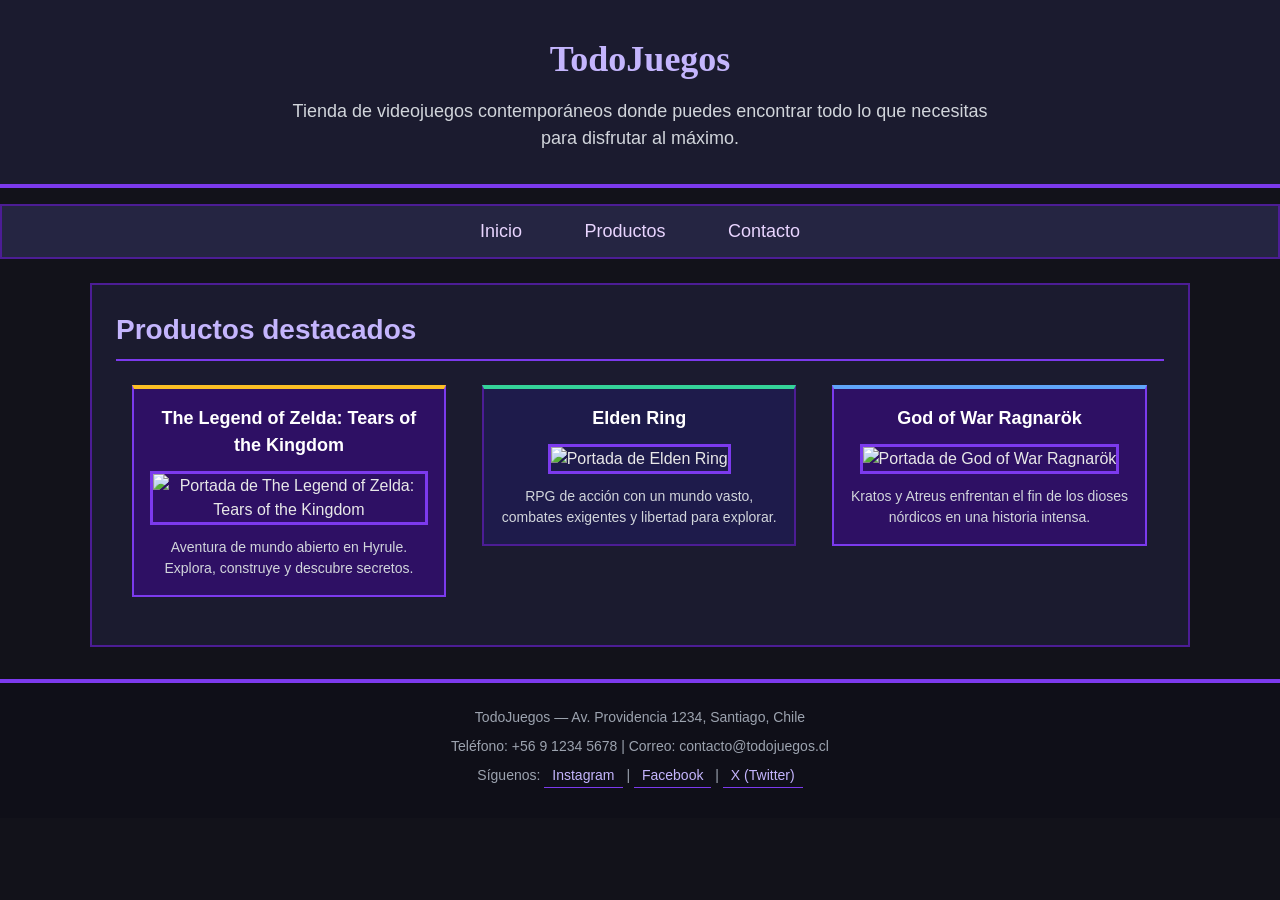
==== videojuego-proyect/index.html @ 8d81100e "Add files via upload" ====
<!DOCTYPE html>
<html lang="es">
    <head>
        <meta charset="UTF-8">
        <meta name="viewport" content="width=device-width, initial-scale=1.0">
        <title>TodoJuegos</title>
        <link rel="stylesheet" href="estilos.css">
    </head>
    <body>
        <!-- Paso 2: cabecera con el nombre de la tienda y una descripción breve -->
        <header class="cabecera">
            <h1>TodoJuegos</h1>
            <p>Tienda de videojuegos contemporáneos donde puedes encontrar todo lo que necesitas para disfrutar al máximo.</p>
        </header>

        <!-- Paso 3: menú de navegación con una lista de enlaces -->
        <nav class="menu">
            <ul>
                <li><a href="inicio.html">Inicio</a></li>
                <li><a href="#productos">Productos</a></li>
                <li><a href="#contacto">Contacto</a></li>
            </ul>
        </nav>

        <!-- Paso 4: sección principal con productos destacados -->
        <section id="productos">
            <h2>Productos destacados</h2>
            <ul class="lista-productos">
                <li class="producto">
                    <h3>The Legend of Zelda: Tears of the Kingdom</h3>
                    <img src="https://www.gaming.net/wp-content/uploads/2023/05/link____zelda_tears_of_the_kingdom_wallpaper_by_dinocozero_dfwu0y8-pre.jpg" alt="Portada de The Legend of Zelda: Tears of the Kingdom">
                    <p>Aventura de mundo abierto en Hyrule. Explora, construye y descubre secretos.</p>
                </li>
                <li class="producto">
                    <h3>Elden Ring</h3>
                    <img src="https://placehold.co/200x250?text=Elden+Ring" alt="Portada de Elden Ring">
                    <p>RPG de acción con un mundo vasto, combates exigentes y libertad para explorar.</p>
                </li>
                <li class="producto">
                    <h3>God of War Ragnarök</h3>
                    <img src="https://placehold.co/200x250?text=God+of+War" alt="Portada de God of War Ragnarök">
                    <p>Kratos y Atreus enfrentan el fin de los dioses nórdicos en una historia intensa.</p>
                </li>
            </ul>
        </section>

        <!-- Paso 5: pie de página con datos de contacto y redes sociales -->
        <footer id="contacto">
            <p>TodoJuegos — Av. Providencia 1234, Santiago, Chile</p>
            <p>Teléfono: +56 9 1234 5678 | Correo: contacto@todojuegos.cl</p>
            <p>
                Síguenos:
                <a href="https://instagram.com" target="_blank">Instagram</a> |
                <a href="https://facebook.com" target="_blank">Facebook</a> |
                <a href="https://twitter.com" target="_blank">X (Twitter)</a>
            </p>
        </footer>
    </body>
</html>
---- videojuego-proyect/estilos.css ----
/* ============================================
   PASO 2: Modelo de cajas
   box-sizing, padding, margin y border
   ============================================ */

* {
    box-sizing: border-box;
    margin: 0;
    padding: 0;
}

/* ============================================
   PASO 3: Colores y tipografías
   ============================================ */

body {
    font-family: Arial, Helvetica, sans-serif;
    font-size: 16px;
    color: #e8e8e8;
    background-color: #12121a;
    line-height: 1.5;
}

/* ============================================
   Selector de clase (.) — cabecera
   ============================================ */

.cabecera {
    background-color: #1b1b2f;
    color: #ffffff;
    padding: 32px 24px;
    margin: 0 0 16px 0;
    border-bottom: 4px solid #7c3aed;
    text-align: center;
}

.cabecera h1 {
    font-family: Georgia, "Times New Roman", serif;
    font-size: 36px;
    color: #c4b5fd;
    margin-bottom: 12px;
}

.cabecera p {
    font-size: 18px;
    color: #d1d5db;
    max-width: 700px;
    margin: 0 auto;
}

/* ============================================
   Selector de clase (.) — menú de navegación
   ============================================ */

.menu {
    background-color: #252542;
    margin: 0 0 24px 0;
    padding: 12px 16px;
    border: 2px solid #4c1d95;
}

.menu ul {
    list-style: none;
    text-align: center;
}

.menu li {
    display: inline-block;
    margin: 0 12px;
}

.menu a {
    color: #e9d5ff;
    font-size: 18px;
    text-decoration: none;
    padding: 8px 16px;
    border: 1px solid transparent;
}

.menu a:hover {
    background-color: #7c3aed;
    color: #ffffff;
    border: 1px solid #a78bfa;
}

/* ============================================
   PASO 4: Selector de ID (#) — productos
   ============================================ */

#productos {
    max-width: 1100px;
    margin: 0 auto 32px auto;
    padding: 24px;
    background-color: #1b1b2f;
    border: 2px solid #4c1d95;
}

#productos h2 {
    font-size: 28px;
    color: #c4b5fd;
    margin-bottom: 24px;
    padding-bottom: 8px;
    border-bottom: 2px solid #7c3aed;
}

.lista-productos {
    list-style: none;
}

/* Selector de clase (.) — cada tarjeta de producto */
.producto {
    display: inline-block;
    width: 30%;
    vertical-align: top;
    margin: 0 1.5% 24px 1.5%;
    padding: 16px;
    background-color: #252542;
    border: 2px solid #5b21b6;
    text-align: center;
}

.producto h3 {
    font-size: 18px;
    color: #ffffff;
    margin-bottom: 12px;
}

.producto img {
    width: 100%;
    height: 180px;
    object-fit: cover;
    border: 3px solid #7c3aed;
    margin-bottom: 12px;
}

.producto p {
    font-size: 14px;
    color: #d1d5db;
}

/* ============================================
   Selector avanzado nth-child()
   Alterna el color de fondo de cada producto
   ============================================ */

.lista-productos .producto:nth-child(odd) {
    background-color: #2e1064;
    border-color: #7c3aed;
}

.lista-productos .producto:nth-child(even) {
    background-color: #1e1b4b;
    border-color: #4c1d95;
}

.lista-productos .producto:nth-child(1) {
    border-top: 4px solid #fbbf24;
}

.lista-productos .producto:nth-child(2) {
    border-top: 4px solid #34d399;
}

.lista-productos .producto:nth-child(3) {
    border-top: 4px solid #60a5fa;
}

/* ============================================
   Selector de ID (#) — pie de página / contacto
   ============================================ */

#contacto {
    background-color: #0f0f18;
    color: #9ca3af;
    padding: 24px 16px;
    margin-top: 16px;
    border-top: 4px solid #7c3aed;
    text-align: center;
    font-size: 14px;
}

#contacto p {
    margin-bottom: 8px;
}

#contacto a {
    color: #c4b5fd;
    text-decoration: none;
    padding: 4px 8px;
    border-bottom: 1px solid #7c3aed;
}

#contacto a:hover {
    color: #ffffff;
    background-color: #7c3aed;
}
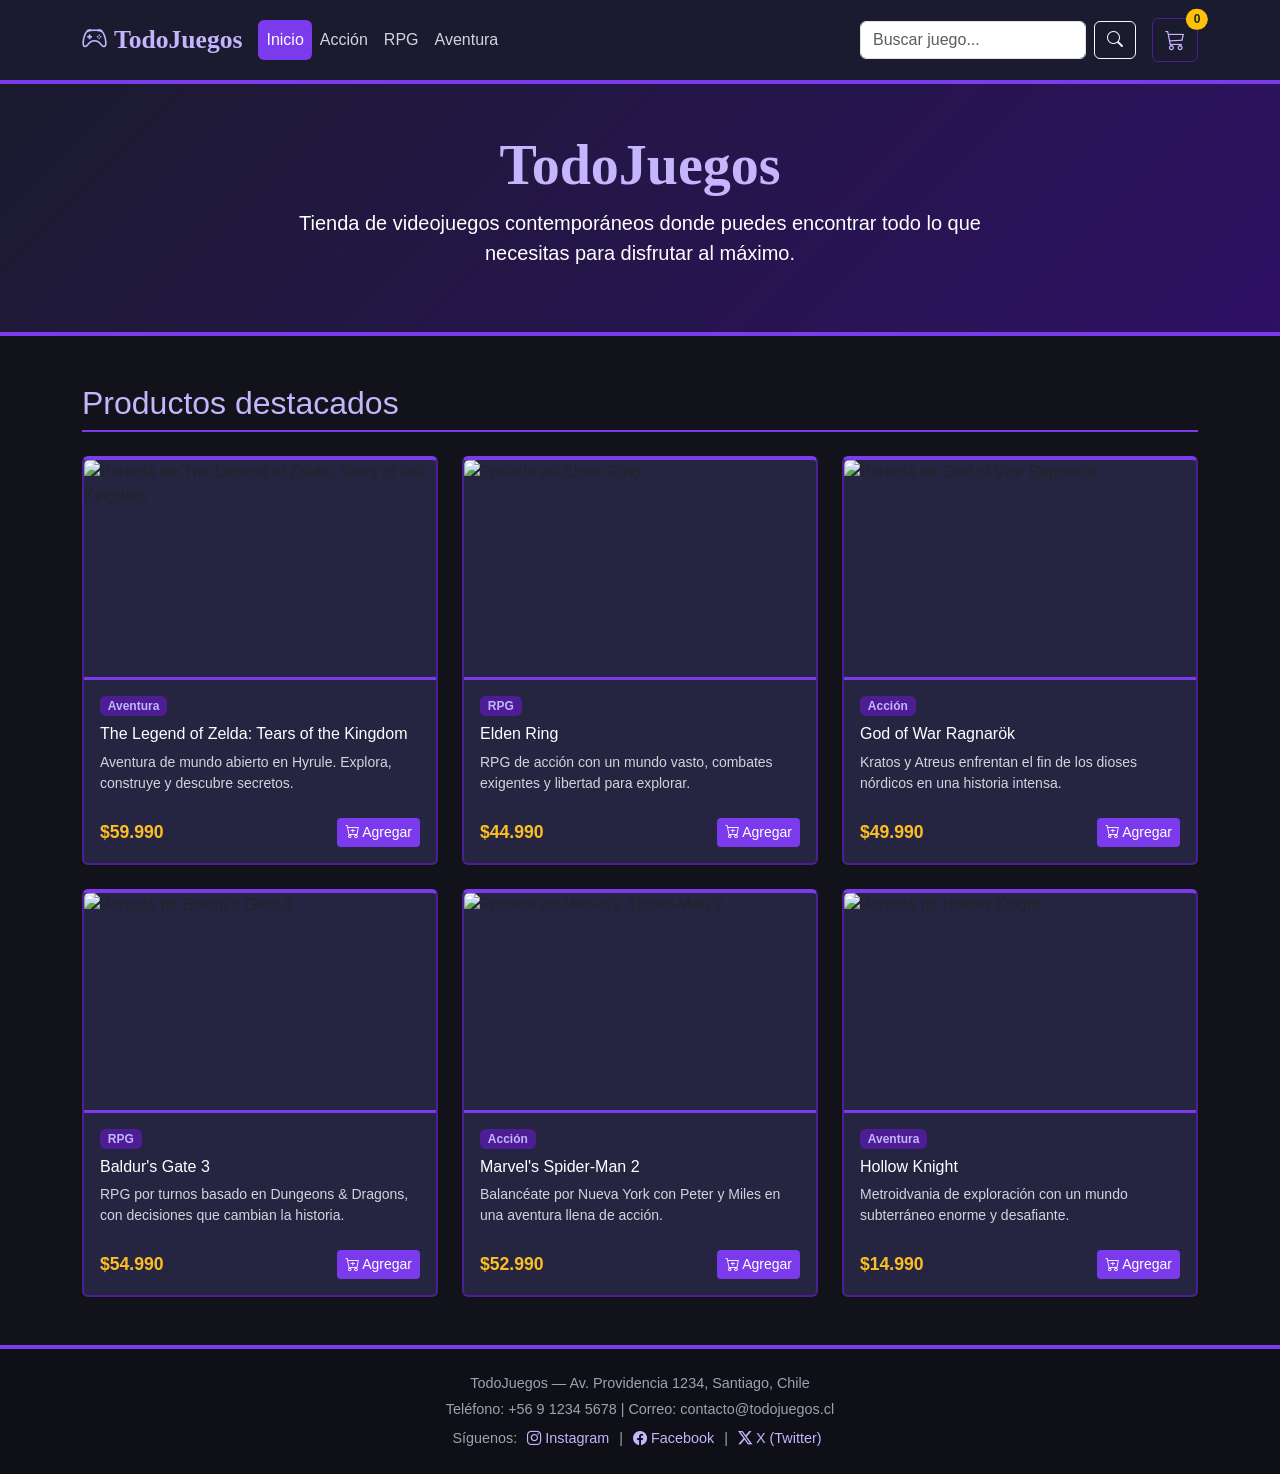
==== commit 76f39f78: "Agrega tienda eCommerce con Bootstrap 5, JavaScript (eventos, DOM) y Fetch API" ====
--- a/videojuego-proyect/index.html
+++ b/videojuego-proyect/index.html
@@ -1,59 +1,166 @@
 <!DOCTYPE html>
 <html lang="es">
-    <head>
-        <meta charset="UTF-8">
-        <meta name="viewport" content="width=device-width, initial-scale=1.0">
-        <title>TodoJuegos</title>
-        <link rel="stylesheet" href="estilos.css">
-    </head>
-    <body>
-        <!-- Paso 2: cabecera con el nombre de la tienda y una descripción breve -->
-        <header class="cabecera">
-            <h1>TodoJuegos</h1>
-            <p>Tienda de videojuegos contemporáneos donde puedes encontrar todo lo que necesitas para disfrutar al máximo.</p>
-        </header>
+<head>
+    <meta charset="UTF-8">
+    <meta name="viewport" content="width=device-width, initial-scale=1.0">
+    <title>TodoJuegos — Tienda de videojuegos</title>
 
-        <!-- Paso 3: menú de navegación con una lista de enlaces -->
-        <nav class="menu">
-            <ul>
-                <li><a href="inicio.html">Inicio</a></li>
-                <li><a href="#productos">Productos</a></li>
-                <li><a href="#contacto">Contacto</a></li>
-            </ul>
-        </nav>
+    <!-- Bootstrap 5 (CSS) desde CDN -->
+    <link
+        href="https://cdn.jsdelivr.net/npm/bootstrap@5.3.3/dist/css/bootstrap.min.css"
+        rel="stylesheet"
+        integrity="sha384-QWTKZyjpPEjISv5WaRU9OFeRpok6YctnYmDr5pNlyT2bRjXh0JMhjY6hW+ALEwIH"
+        crossorigin="anonymous">
 
-        <!-- Paso 4: sección principal con productos destacados -->
-        <section id="productos">
-            <h2>Productos destacados</h2>
-            <ul class="lista-productos">
-                <li class="producto">
-                    <h3>The Legend of Zelda: Tears of the Kingdom</h3>
-                    <img src="https://www.gaming.net/wp-content/uploads/2023/05/link____zelda_tears_of_the_kingdom_wallpaper_by_dinocozero_dfwu0y8-pre.jpg" alt="Portada de The Legend of Zelda: Tears of the Kingdom">
-                    <p>Aventura de mundo abierto en Hyrule. Explora, construye y descubre secretos.</p>
-                </li>
-                <li class="producto">
-                    <h3>Elden Ring</h3>
-                    <img src="https://placehold.co/200x250?text=Elden+Ring" alt="Portada de Elden Ring">
-                    <p>RPG de acción con un mundo vasto, combates exigentes y libertad para explorar.</p>
-                </li>
-                <li class="producto">
-                    <h3>God of War Ragnarök</h3>
-                    <img src="https://placehold.co/200x250?text=God+of+War" alt="Portada de God of War Ragnarök">
-                    <p>Kratos y Atreus enfrentan el fin de los dioses nórdicos en una historia intensa.</p>
-                </li>
-            </ul>
-        </section>
+    <!-- Iconos de Bootstrap (para carrito, redes, etc.) -->
+    <link rel="stylesheet"
+          href="https://cdn.jsdelivr.net/npm/bootstrap-icons@1.11.3/font/bootstrap-icons.min.css">
 
-        <!-- Paso 5: pie de página con datos de contacto y redes sociales -->
-        <footer id="contacto">
-            <p>TodoJuegos — Av. Providencia 1234, Santiago, Chile</p>
-            <p>Teléfono: +56 9 1234 5678 | Correo: contacto@todojuegos.cl</p>
-            <p>
+    <!-- Estilos propios que complementan el tema morado -->
+    <link rel="stylesheet" href="estilos.css">
+</head>
+<body>
+
+    <!-- =========================================================
+         BARRA DE NAVEGACIÓN (Bootstrap navbar responsiva)
+         Incluye marca, categorías simuladas, buscador y carrito
+         ========================================================= -->
+    <nav class="navbar navbar-expand-lg navbar-dark sticky-top py-3">
+        <div class="container">
+            <a class="navbar-brand fw-bold" href="inicio.html">
+                <i class="bi bi-controller"></i> TodoJuegos
+            </a>
+
+            <!-- Botón hamburguesa para móviles -->
+            <button class="navbar-toggler" type="button" data-bs-toggle="collapse"
+                    data-bs-target="#menuPrincipal" aria-controls="menuPrincipal"
+                    aria-expanded="false" aria-label="Abrir menú de navegación">
+                <span class="navbar-toggler-icon"></span>
+            </button>
+
+            <div class="collapse navbar-collapse" id="menuPrincipal">
+                <!-- Categorías simuladas: filtran la lista de productos -->
+                <ul class="navbar-nav me-auto mb-2 mb-lg-0">
+                    <li class="nav-item">
+                        <a class="nav-link filtro-categoria active" href="#" data-categoria="todos">Inicio</a>
+                    </li>
+                    <li class="nav-item">
+                        <a class="nav-link filtro-categoria" href="#" data-categoria="Acción">Acción</a>
+                    </li>
+                    <li class="nav-item">
+                        <a class="nav-link filtro-categoria" href="#" data-categoria="RPG">RPG</a>
+                    </li>
+                    <li class="nav-item">
+                        <a class="nav-link filtro-categoria" href="#" data-categoria="Aventura">Aventura</a>
+                    </li>
+                </ul>
+
+                <!-- Formulario de búsqueda (evento submit) -->
+                <form class="d-flex me-lg-3 my-2 my-lg-0" id="formBusqueda" role="search">
+                    <input class="form-control me-2" type="search" id="inputBusqueda"
+                           placeholder="Buscar juego..." aria-label="Buscar">
+                    <button class="btn btn-outline-light" type="submit">
+                        <i class="bi bi-search"></i>
+                    </button>
+                </form>
+
+                <!-- Botón del carrito con contador -->
+                <button class="btn btn-carrito position-relative" type="button"
+                        data-bs-toggle="offcanvas" data-bs-target="#carritoPanel">
+                    <i class="bi bi-cart3 fs-5"></i>
+                    <span id="contadorCarrito"
+                          class="position-absolute top-0 start-100 translate-middle badge rounded-pill bg-warning text-dark">
+                        0
+                    </span>
+                </button>
+            </div>
+        </div>
+    </nav>
+
+    <!-- =========================================================
+         CABECERA / HERO con la descripción de la tienda
+         ========================================================= -->
+    <header class="hero text-center text-white py-5">
+        <div class="container">
+            <h1 class="display-4 fw-bold">TodoJuegos</h1>
+            <p class="lead mx-auto" style="max-width: 700px;">
+                Tienda de videojuegos contemporáneos donde puedes encontrar todo
+                lo que necesitas para disfrutar al máximo.
+            </p>
+        </div>
+    </header>
+
+    <!-- =========================================================
+         SECCIÓN PRINCIPAL DE PRODUCTOS
+         Las tarjetas se generan dinámicamente con JavaScript
+         ========================================================= -->
+    <main class="container my-5" id="productos">
+        <h2 class="mb-4 titulo-seccion">Productos destacados</h2>
+
+        <!-- Mensaje de estado (carga / error) -->
+        <div id="mensajeEstado" class="alert d-none" role="alert"></div>
+
+        <!-- Grid responsivo de Bootstrap donde se inyectan los productos -->
+        <div class="row g-4" id="listaProductos"
+             aria-live="polite" aria-label="Lista de productos"></div>
+    </main>
+
+    <!-- =========================================================
+         PANEL LATERAL DEL CARRITO (offcanvas de Bootstrap)
+         Muestra el resumen de los productos agregados
+         ========================================================= -->
+    <div class="offcanvas offcanvas-end" tabindex="-1" id="carritoPanel"
+         aria-labelledby="tituloCarrito">
+        <div class="offcanvas-header">
+            <h5 class="offcanvas-title" id="tituloCarrito">
+                <i class="bi bi-cart3"></i> Tu carrito
+            </h5>
+            <button type="button" class="btn-close btn-close-white"
+                    data-bs-dismiss="offcanvas" aria-label="Cerrar"></button>
+        </div>
+        <div class="offcanvas-body d-flex flex-column">
+            <!-- Aquí se lista el resumen del carrito -->
+            <div id="resumenCarrito" class="flex-grow-1"></div>
+
+            <!-- Total y acción de compra -->
+            <div class="border-top pt-3 mt-3">
+                <div class="d-flex justify-content-between fs-5 fw-bold mb-3">
+                    <span>Total:</span>
+                    <span id="totalCarrito">$0</span>
+                </div>
+                <button class="btn btn-comprar w-100" id="btnVaciar">
+                    Vaciar carrito
+                </button>
+            </div>
+        </div>
+    </div>
+
+    <!-- =========================================================
+         PIE DE PÁGINA con contacto y redes sociales
+         ========================================================= -->
+    <footer id="contacto" class="text-center py-4 mt-5">
+        <div class="container">
+            <p class="mb-1">TodoJuegos — Av. Providencia 1234, Santiago, Chile</p>
+            <p class="mb-2">Teléfono: +56 9 1234 5678 | Correo: contacto@todojuegos.cl</p>
+            <p class="mb-0">
                 Síguenos:
-                <a href="https://instagram.com" target="_blank">Instagram</a> |
-                <a href="https://facebook.com" target="_blank">Facebook</a> |
-                <a href="https://twitter.com" target="_blank">X (Twitter)</a>
+                <a href="https://instagram.com" target="_blank" rel="noopener">
+                    <i class="bi bi-instagram"></i> Instagram</a> |
+                <a href="https://facebook.com" target="_blank" rel="noopener">
+                    <i class="bi bi-facebook"></i> Facebook</a> |
+                <a href="https://twitter.com" target="_blank" rel="noopener">
+                    <i class="bi bi-twitter-x"></i> X (Twitter)</a>
             </p>
-        </footer>
-    </body>
+        </div>
+    </footer>
+
+    <!-- Bootstrap 5 (JavaScript bundle, incluye Popper) -->
+    <script
+        src="https://cdn.jsdelivr.net/npm/bootstrap@5.3.3/dist/js/bootstrap.bundle.min.js"
+        integrity="sha384-YvpcrYf0tY3lHB60NNkmXc5s9fDVZLESaAA55NDzOxhy9GkcIdslK1eN7N6jIeHz"
+        crossorigin="anonymous"></script>
+
+    <!-- Nuestra lógica de la aplicación -->
+    <script src="app.js"></script>
+</body>
 </html>
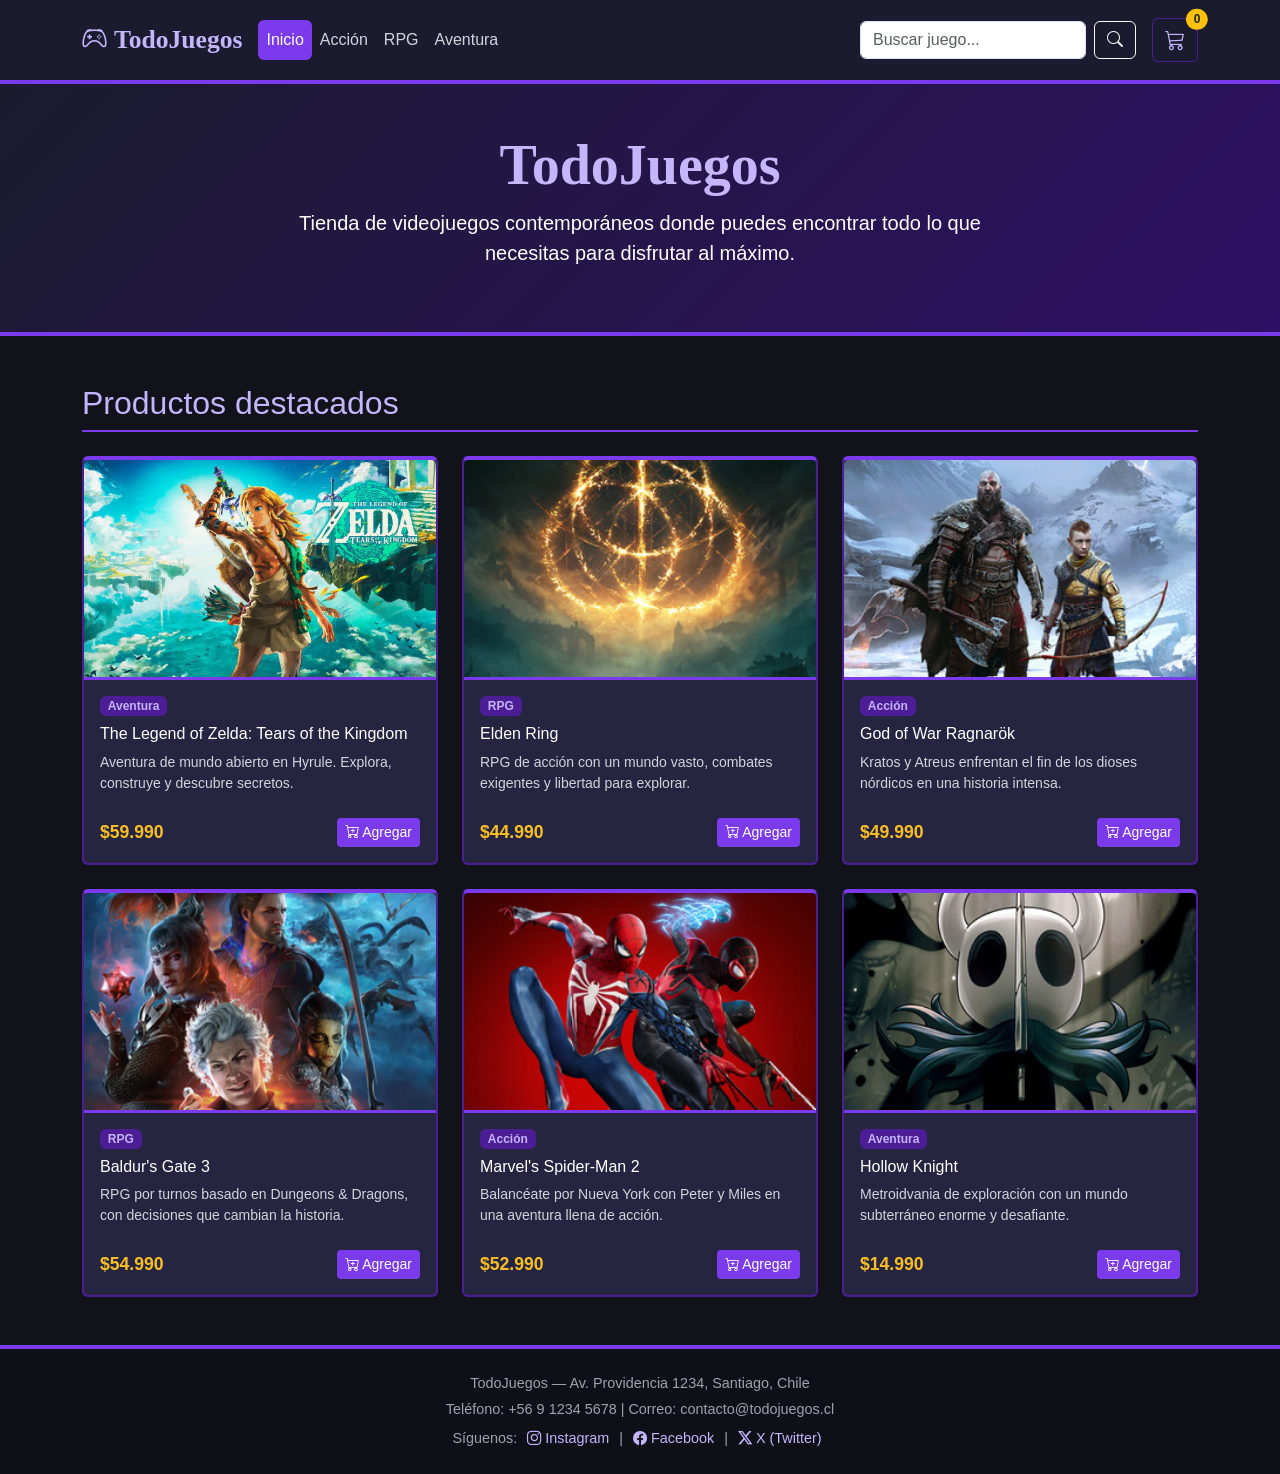
==== commit 9efa435c: "Reorganiza el proyecto en estructura assets/ (css, js, img) con imagenes locales" ====
--- a/videojuego-proyect/index.html
+++ b/videojuego-proyect/index.html
@@ -17,7 +17,7 @@
           href="https://cdn.jsdelivr.net/npm/bootstrap-icons@1.11.3/font/bootstrap-icons.min.css">
 
     <!-- Estilos propios que complementan el tema morado -->
-    <link rel="stylesheet" href="estilos.css">
+    <link rel="stylesheet" href="assets/css/estilos.css">
 </head>
 <body>
 
@@ -161,6 +161,6 @@
         crossorigin="anonymous"></script>
 
     <!-- Nuestra lógica de la aplicación -->
-    <script src="app.js"></script>
+    <script src="assets/js/app.js"></script>
 </body>
 </html>
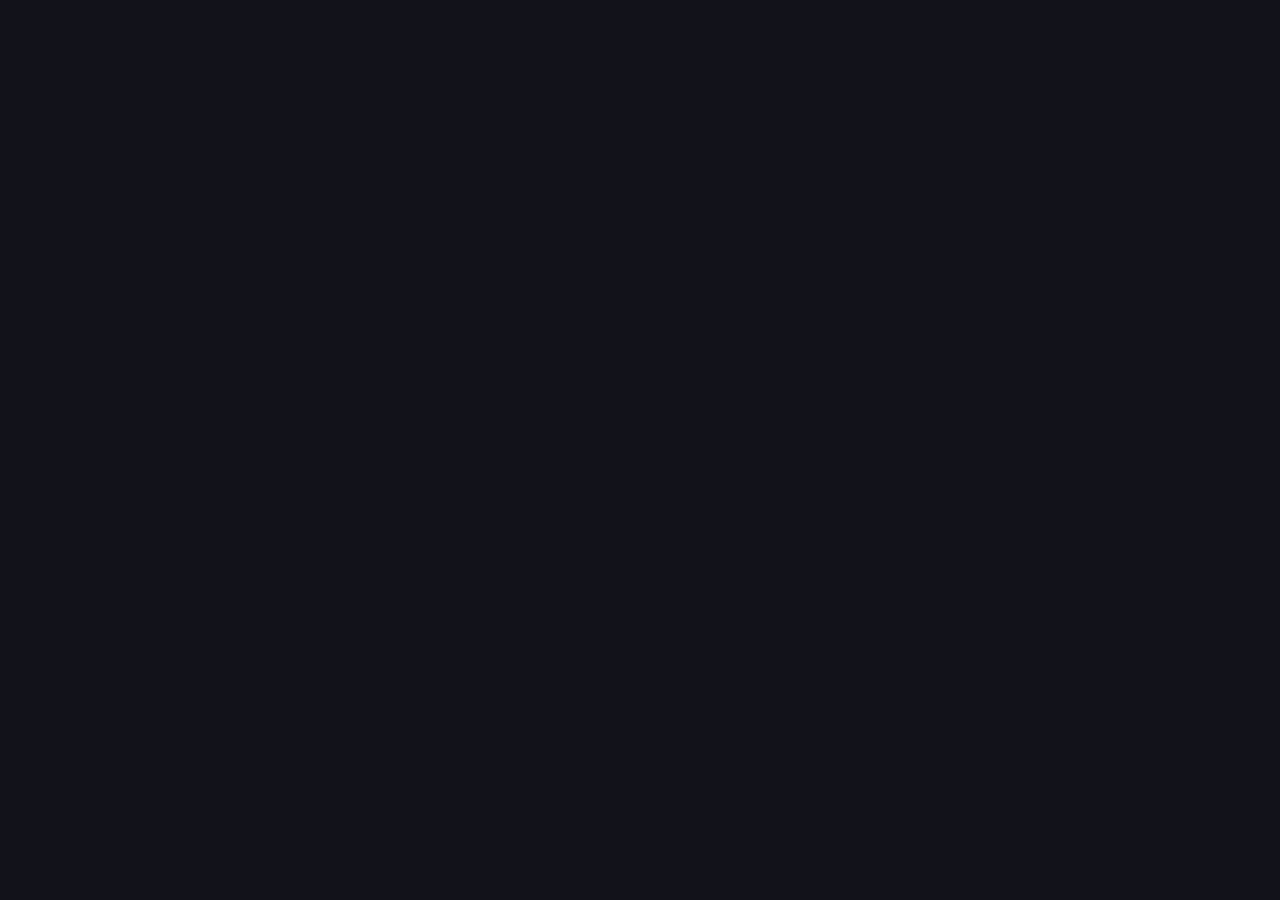
==== commit 240b9c64: "Implementa el catalogo con React (useState, useEffect y renderizado condicional)" ====
--- a/videojuego-proyect/index.html
+++ b/videojuego-proyect/index.html
@@ -5,162 +5,27 @@
     <meta name="viewport" content="width=device-width, initial-scale=1.0">
     <title>TodoJuegos — Tienda de videojuegos</title>
 
-    <!-- Bootstrap 5 (CSS) desde CDN -->
     <link
         href="https://cdn.jsdelivr.net/npm/bootstrap@5.3.3/dist/css/bootstrap.min.css"
         rel="stylesheet"
         integrity="sha384-QWTKZyjpPEjISv5WaRU9OFeRpok6YctnYmDr5pNlyT2bRjXh0JMhjY6hW+ALEwIH"
         crossorigin="anonymous">
-
-    <!-- Iconos de Bootstrap (para carrito, redes, etc.) -->
     <link rel="stylesheet"
           href="https://cdn.jsdelivr.net/npm/bootstrap-icons@1.11.3/font/bootstrap-icons.min.css">
-
-    <!-- Estilos propios que complementan el tema morado -->
     <link rel="stylesheet" href="assets/css/estilos.css">
 </head>
 <body>
+    <!-- La interfaz se monta con React dentro de este contenedor -->
+    <div id="root"></div>
 
-    <!-- =========================================================
-         BARRA DE NAVEGACIÓN (Bootstrap navbar responsiva)
-         Incluye marca, categorías simuladas, buscador y carrito
-         ========================================================= -->
-    <nav class="navbar navbar-expand-lg navbar-dark sticky-top py-3">
-        <div class="container">
-            <a class="navbar-brand fw-bold" href="inicio.html">
-                <i class="bi bi-controller"></i> TodoJuegos
-            </a>
-
-            <!-- Botón hamburguesa para móviles -->
-            <button class="navbar-toggler" type="button" data-bs-toggle="collapse"
-                    data-bs-target="#menuPrincipal" aria-controls="menuPrincipal"
-                    aria-expanded="false" aria-label="Abrir menú de navegación">
-                <span class="navbar-toggler-icon"></span>
-            </button>
-
-            <div class="collapse navbar-collapse" id="menuPrincipal">
-                <!-- Categorías simuladas: filtran la lista de productos -->
-                <ul class="navbar-nav me-auto mb-2 mb-lg-0">
-                    <li class="nav-item">
-                        <a class="nav-link filtro-categoria active" href="#" data-categoria="todos">Inicio</a>
-                    </li>
-                    <li class="nav-item">
-                        <a class="nav-link filtro-categoria" href="#" data-categoria="Acción">Acción</a>
-                    </li>
-                    <li class="nav-item">
-                        <a class="nav-link filtro-categoria" href="#" data-categoria="RPG">RPG</a>
-                    </li>
-                    <li class="nav-item">
-                        <a class="nav-link filtro-categoria" href="#" data-categoria="Aventura">Aventura</a>
-                    </li>
-                </ul>
-
-                <!-- Formulario de búsqueda (evento submit) -->
-                <form class="d-flex me-lg-3 my-2 my-lg-0" id="formBusqueda" role="search">
-                    <input class="form-control me-2" type="search" id="inputBusqueda"
-                           placeholder="Buscar juego..." aria-label="Buscar">
-                    <button class="btn btn-outline-light" type="submit">
-                        <i class="bi bi-search"></i>
-                    </button>
-                </form>
-
-                <!-- Botón del carrito con contador -->
-                <button class="btn btn-carrito position-relative" type="button"
-                        data-bs-toggle="offcanvas" data-bs-target="#carritoPanel">
-                    <i class="bi bi-cart3 fs-5"></i>
-                    <span id="contadorCarrito"
-                          class="position-absolute top-0 start-100 translate-middle badge rounded-pill bg-warning text-dark">
-                        0
-                    </span>
-                </button>
-            </div>
-        </div>
-    </nav>
-
-    <!-- =========================================================
-         CABECERA / HERO con la descripción de la tienda
-         ========================================================= -->
-    <header class="hero text-center text-white py-5">
-        <div class="container">
-            <h1 class="display-4 fw-bold">TodoJuegos</h1>
-            <p class="lead mx-auto" style="max-width: 700px;">
-                Tienda de videojuegos contemporáneos donde puedes encontrar todo
-                lo que necesitas para disfrutar al máximo.
-            </p>
-        </div>
-    </header>
-
-    <!-- =========================================================
-         SECCIÓN PRINCIPAL DE PRODUCTOS
-         Las tarjetas se generan dinámicamente con JavaScript
-         ========================================================= -->
-    <main class="container my-5" id="productos">
-        <h2 class="mb-4 titulo-seccion">Productos destacados</h2>
-
-        <!-- Mensaje de estado (carga / error) -->
-        <div id="mensajeEstado" class="alert d-none" role="alert"></div>
-
-        <!-- Grid responsivo de Bootstrap donde se inyectan los productos -->
-        <div class="row g-4" id="listaProductos"
-             aria-live="polite" aria-label="Lista de productos"></div>
-    </main>
-
-    <!-- =========================================================
-         PANEL LATERAL DEL CARRITO (offcanvas de Bootstrap)
-         Muestra el resumen de los productos agregados
-         ========================================================= -->
-    <div class="offcanvas offcanvas-end" tabindex="-1" id="carritoPanel"
-         aria-labelledby="tituloCarrito">
-        <div class="offcanvas-header">
-            <h5 class="offcanvas-title" id="tituloCarrito">
-                <i class="bi bi-cart3"></i> Tu carrito
-            </h5>
-            <button type="button" class="btn-close btn-close-white"
-                    data-bs-dismiss="offcanvas" aria-label="Cerrar"></button>
-        </div>
-        <div class="offcanvas-body d-flex flex-column">
-            <!-- Aquí se lista el resumen del carrito -->
-            <div id="resumenCarrito" class="flex-grow-1"></div>
-
-            <!-- Total y acción de compra -->
-            <div class="border-top pt-3 mt-3">
-                <div class="d-flex justify-content-between fs-5 fw-bold mb-3">
-                    <span>Total:</span>
-                    <span id="totalCarrito">$0</span>
-                </div>
-                <button class="btn btn-comprar w-100" id="btnVaciar">
-                    Vaciar carrito
-                </button>
-            </div>
-        </div>
-    </div>
-
-    <!-- =========================================================
-         PIE DE PÁGINA con contacto y redes sociales
-         ========================================================= -->
-    <footer id="contacto" class="text-center py-4 mt-5">
-        <div class="container">
-            <p class="mb-1">TodoJuegos — Av. Providencia 1234, Santiago, Chile</p>
-            <p class="mb-2">Teléfono: +56 9 1234 5678 | Correo: contacto@todojuegos.cl</p>
-            <p class="mb-0">
-                Síguenos:
-                <a href="https://instagram.com" target="_blank" rel="noopener">
-                    <i class="bi bi-instagram"></i> Instagram</a> |
-                <a href="https://facebook.com" target="_blank" rel="noopener">
-                    <i class="bi bi-facebook"></i> Facebook</a> |
-                <a href="https://twitter.com" target="_blank" rel="noopener">
-                    <i class="bi bi-twitter-x"></i> X (Twitter)</a>
-            </p>
-        </div>
-    </footer>
-
-    <!-- Bootstrap 5 (JavaScript bundle, incluye Popper) -->
+    <script src="https://unpkg.com/react@18/umd/react.production.min.js" crossorigin></script>
+    <script src="https://unpkg.com/react-dom@18/umd/react-dom.production.min.js" crossorigin></script>
+    <script src="https://unpkg.com/@babel/standalone/babel.min.js"></script>
     <script
         src="https://cdn.jsdelivr.net/npm/bootstrap@5.3.3/dist/js/bootstrap.bundle.min.js"
         integrity="sha384-YvpcrYf0tY3lHB60NNkmXc5s9fDVZLESaAA55NDzOxhy9GkcIdslK1eN7N6jIeHz"
         crossorigin="anonymous"></script>
 
-    <!-- Nuestra lógica de la aplicación -->
-    <script src="assets/js/app.js"></script>
+    <script type="text/babel" src="assets/js/app.js"></script>
 </body>
 </html>
--- a/videojuego-proyect/assets/css/estilos.css
+++ b/videojuego-proyect/assets/css/estilos.css
@@ -0,0 +1,154 @@
+/* Paleta de colores del sitio */
+:root {
+    --fondo:        #12121a;
+    --fondo-panel:  #1b1b2f;
+    --fondo-card:   #252542;
+    --morado:       #7c3aed;
+    --morado-claro: #c4b5fd;
+    --morado-borde: #4c1d95;
+    --texto:        #e8e8e8;
+    --texto-suave:  #d1d5db;
+    --amarillo:     #fbbf24;
+}
+
+body {
+    background-color: var(--fondo);
+    color: var(--texto);
+    font-family: Arial, Helvetica, sans-serif;
+}
+
+/* Barra de navegacion */
+.navbar {
+    background-color: var(--fondo-panel);
+    border-bottom: 4px solid var(--morado);
+}
+
+.navbar-brand {
+    font-family: Georgia, "Times New Roman", serif;
+    color: var(--morado-claro) !important;
+    font-size: 1.6rem;
+}
+
+.navbar-dark .navbar-nav .nav-link {
+    color: var(--texto-suave);
+    border-radius: 6px;
+    transition: background-color .2s ease, color .2s ease;
+}
+
+.navbar-dark .navbar-nav .nav-link:hover,
+.navbar-dark .navbar-nav .nav-link.active {
+    background-color: var(--morado);
+    color: #fff;
+}
+
+.btn-carrito {
+    color: var(--morado-claro);
+    border: 1px solid var(--morado-borde);
+}
+.btn-carrito:hover {
+    background-color: var(--morado);
+    color: #fff;
+}
+
+/* Cabecera */
+.hero {
+    background: linear-gradient(135deg, #1b1b2f 0%, #2e1064 100%);
+    border-bottom: 4px solid var(--morado);
+}
+.hero h1 {
+    font-family: Georgia, "Times New Roman", serif;
+    color: var(--morado-claro);
+}
+
+/* Productos */
+.titulo-seccion {
+    color: var(--morado-claro);
+    padding-bottom: .5rem;
+    border-bottom: 2px solid var(--morado);
+}
+
+.card-producto {
+    background-color: var(--fondo-card);
+    border: 2px solid var(--morado-borde);
+    border-top: 4px solid var(--morado);
+    transition: transform .2s ease, box-shadow .2s ease;
+}
+.card-producto:hover {
+    transform: translateY(-6px);
+    box-shadow: 0 10px 25px rgba(124, 58, 237, .35);
+}
+.card-producto .card-img-top {
+    height: 220px;
+    object-fit: cover;
+    border-bottom: 3px solid var(--morado);
+}
+.card-producto .card-title {
+    color: #fff;
+}
+.card-producto .card-text {
+    color: var(--texto-suave);
+}
+.precio {
+    color: var(--amarillo);
+    font-size: 1.1rem;
+}
+
+.badge-categoria {
+    background-color: var(--morado-borde);
+    color: var(--morado-claro);
+}
+
+.btn-agregar {
+    background-color: var(--morado);
+    color: #fff;
+    border: none;
+}
+.btn-agregar:hover {
+    background-color: #6d28d9;
+    color: #fff;
+}
+
+/* Carrito */
+.offcanvas {
+    background-color: var(--fondo-panel);
+    color: var(--texto);
+}
+.item-carrito {
+    border-bottom: 1px solid var(--morado-borde);
+}
+.btn-quitar {
+    color: #f87171;
+    border: none;
+    background: transparent;
+}
+.btn-quitar:hover {
+    color: #fff;
+    background-color: #dc2626;
+}
+.btn-comprar {
+    background-color: var(--morado);
+    color: #fff;
+    border: none;
+}
+.btn-comprar:hover {
+    background-color: #6d28d9;
+    color: #fff;
+}
+
+/* Pie de pagina */
+#contacto {
+    background-color: #0f0f18;
+    color: #9ca3af;
+    border-top: 4px solid var(--morado);
+    font-size: .9rem;
+}
+#contacto a {
+    color: var(--morado-claro);
+    text-decoration: none;
+    padding: 2px 6px;
+}
+#contacto a:hover {
+    color: #fff;
+    background-color: var(--morado);
+    border-radius: 4px;
+}
